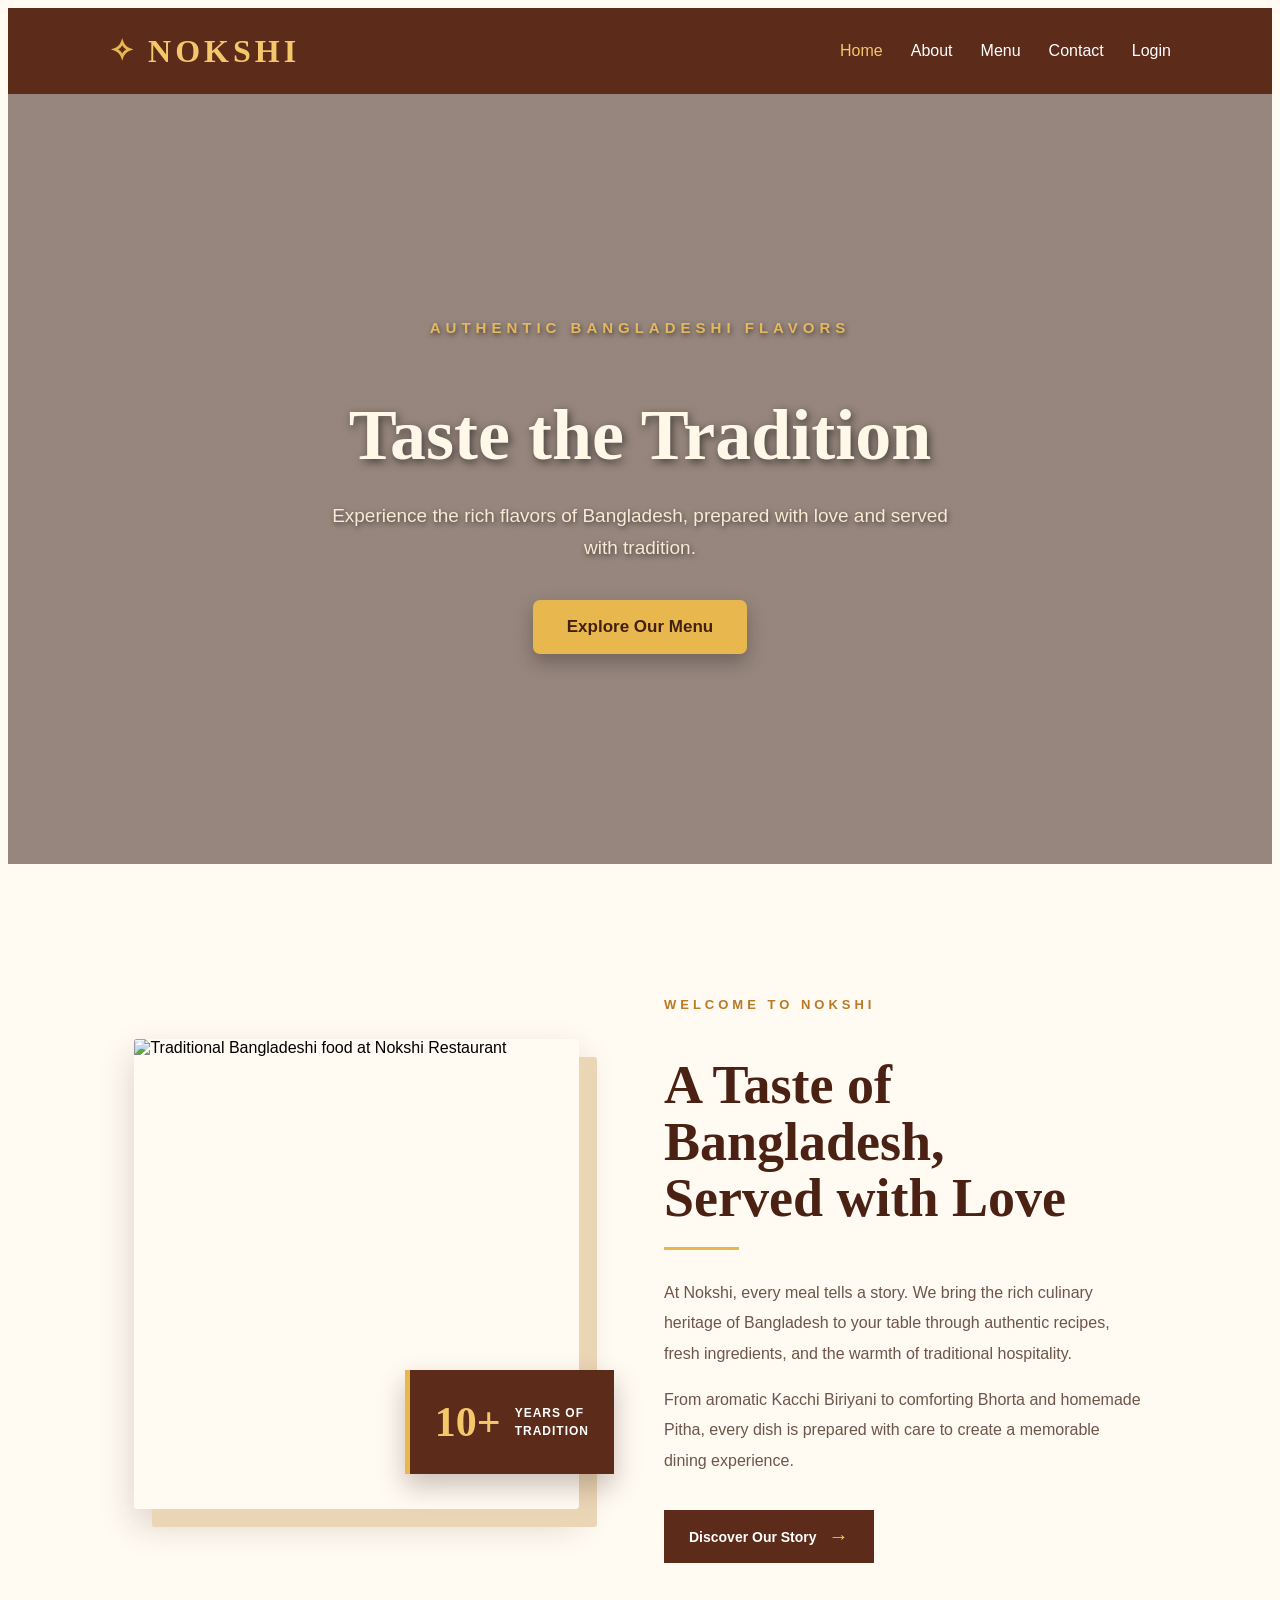
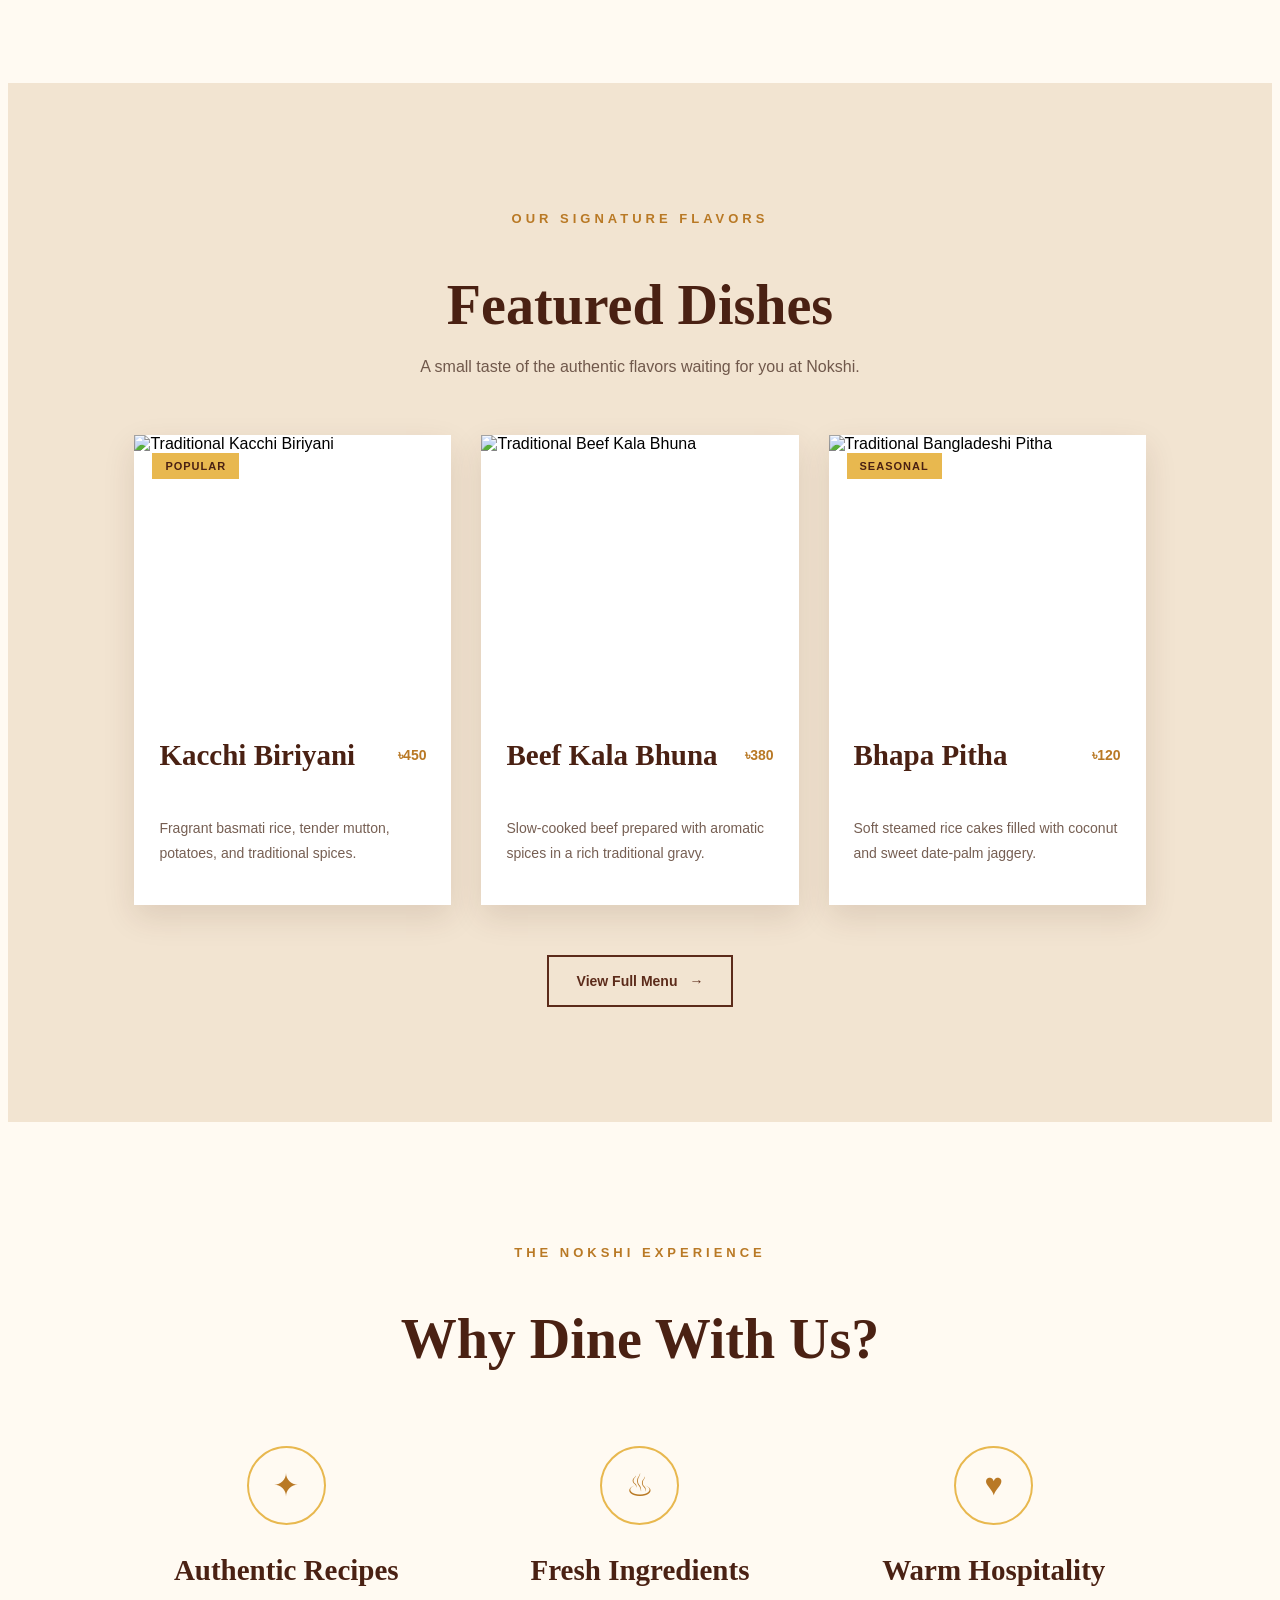
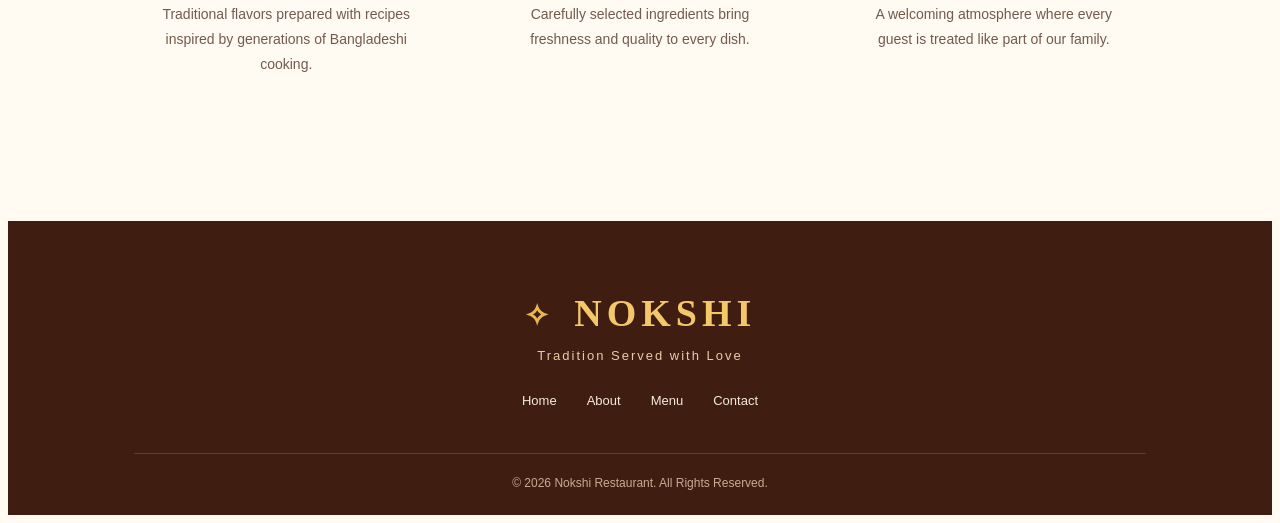
==== index.html @ b03581b5 "Add files via upload" ====
<!-- index.html -->

<!DOCTYPE html>

<html lang="en">

<head>
    <meta charset="UTF-8">

<meta name="viewport" content="width=device-width, initial-scale=1.0">

<title>Nokshi | Authentic Bangladeshi Restaurant</title>

<link rel="stylesheet" href="style.css">

</head>

<body>

<!-- Navigation Bar -->
<header>

    <nav>

        <a href="index.html" class="logo">

    <span class="logo-symbol">
        ✧
    </span>

    <span class="logo-text">
        NOKSHI
    </span>

</a>

        <!-- Navigation Links -->
        <ul>

            <li>
                <a href="index.html" class="active">Home</a>
            </li>

            <li>
                <a href="about.html">About</a>
            </li>

            <li>
                <a href="menu.html">Menu</a>
            </li>

            <li>
                <a href="contact.html">Contact</a>
            </li>

            <li>
                <a href="login.html">Login</a>
            </li>

        </ul>

    </nav>

</header>

<!-- Hero Section -->
<section class="hero">

    <div class="hero-content">

        <p class="hero-subtitle">
            AUTHENTIC BANGLADESHI FLAVORS
        </p>

        <h1>
            Taste the Tradition
        </h1>

        <p class="hero-description">
            Experience the rich flavors of Bangladesh,
            prepared with love and served with tradition.
        </p>

        <a href="menu.html" class="hero-button">
            Explore Our Menu
        </a>

    </div>

</section>
<!-- Welcome Section -->
<section class="welcome">

    <div class="welcome-image">

        <img
            src="images/restaurant.jpg"
            alt="Traditional Bangladeshi food at Nokshi Restaurant"
        >

        <div class="experience-box">

            <span>10+</span>

            <p>Years of<br>Tradition</p>

        </div>

    </div>


    <div class="welcome-content">

        <p class="section-subtitle">
            WELCOME TO NOKSHI
        </p>

        <h2>
            A Taste of Bangladesh,<br>
            Served with Love
        </h2>

        <div class="title-line"></div>

        <p class="welcome-description">
            At Nokshi, every meal tells a story. We bring the
            rich culinary heritage of Bangladesh to your table
            through authentic recipes, fresh ingredients, and
            the warmth of traditional hospitality.
        </p>

        <p class="welcome-description">
            From aromatic Kacchi Biriyani to comforting Bhorta
            and homemade Pitha, every dish is prepared with
            care to create a memorable dining experience.
        </p>

        <a href="about.html" class="welcome-button">
            Discover Our Story
            <span>→</span>
        </a>

    </div>

</section>
<!-- Featured Dishes Section -->
<section class="featured">

    <div class="featured-heading">

        <p class="section-subtitle">
            OUR SIGNATURE FLAVORS
        </p>

        <h2>
            Featured Dishes
        </h2>

        <p>
            A small taste of the authentic flavors waiting for you at Nokshi.
        </p>

    </div>


    <div class="food-cards">

        <!-- Dish 1 -->
        <div class="food-card">

            <div class="food-image">

                <img
                    src="images/kacchi.jpg"
                    alt="Traditional Kacchi Biriyani"
                >

                <span class="food-tag">
                    Popular
                </span>

            </div>

            <div class="food-info">

                <div class="food-title">

                    <h3>
                        Kacchi Biriyani
                    </h3>

                    <span>
                        ৳450
                    </span>

                </div>

                <p>
                    Fragrant basmati rice, tender mutton,
                    potatoes, and traditional spices.
                </p>

            </div>

        </div>


        <!-- Dish 2 -->
        <div class="food-card">

            <div class="food-image">

                <img
                    src="images/kala-bhuna.jpg"
                    alt="Traditional Beef Kala Bhuna"
                >

            </div>

            <div class="food-info">

                <div class="food-title">

                    <h3>
                        Beef Kala Bhuna
                    </h3>

                    <span>
                        ৳380
                    </span>

                </div>

                <p>
                    Slow-cooked beef prepared with aromatic
                    spices in a rich traditional gravy.
                </p>

            </div>

        </div>


        <!-- Dish 3 -->
        <div class="food-card">

            <div class="food-image">

                <img
                    src="images/pitha.jpg"
                    alt="Traditional Bangladeshi Pitha"
                >

                <span class="food-tag">
                    Seasonal
                </span>

            </div>

            <div class="food-info">

                <div class="food-title">

                    <h3>
                        Bhapa Pitha
                    </h3>

                    <span>
                        ৳120
                    </span>

                </div>

                <p>
                    Soft steamed rice cakes filled with
                    coconut and sweet date-palm jaggery.
                </p>

            </div>

        </div>

    </div>


    <a href="menu.html" class="view-menu-button">
        View Full Menu
        <span>→</span>
    </a>

</section>
<!-- Why Choose Us Section -->
<section class="why-us">

    <div class="why-us-heading">

        <p class="section-subtitle">
            THE NOKSHI EXPERIENCE
        </p>

        <h2>
            Why Dine With Us?
        </h2>

    </div>


    <div class="why-items">

        <div class="why-item">

            <div class="why-icon">
                ✦
            </div>

            <h3>
                Authentic Recipes
            </h3>

            <p>
                Traditional flavors prepared with recipes
                inspired by generations of Bangladeshi cooking.
            </p>

        </div>


        <div class="why-item">

            <div class="why-icon">
                ♨
            </div>

            <h3>
                Fresh Ingredients
            </h3>

            <p>
                Carefully selected ingredients bring
                freshness and quality to every dish.
            </p>

        </div>


        <div class="why-item">

            <div class="why-icon">
                ♥
            </div>

            <h3>
                Warm Hospitality
            </h3>

            <p>
                A welcoming atmosphere where every guest
                is treated like part of our family.
            </p>

        </div>

    </div>

</section>
<!-- Footer -->
<footer>

    <div class="footer-logo">

        <span class="footer-symbol">
            ✧
        </span>

        NOKSHI

    </div>

    <p>
        Tradition Served with Love
    </p>

    <div class="footer-links">

        <a href="index.html">
            Home
        </a>

        <a href="about.html">
            About
        </a>

        <a href="menu.html">
            Menu
        </a>

        <a href="contact.html">
            Contact
        </a>

    </div>

    <div class="footer-bottom">

        © 2026 Nokshi Restaurant.
        All Rights Reserved.

    </div>

</footer>

<script src="script.js"></script>

</body>

</html>
---- style.css ----
/* Remove the browser's default spacing */

{
margin: 0;
padding: 0;
box-sizing: border-box;
}
/* Style the whole webpage */
body {
font-family: Arial, sans-serif;
background-color: #fffaf2;
}
/* Style the top header */
header {
background-color: #5c2b1a;
padding: 18px 8%;
}
/* Arrange the logo and navigation links */
nav {
display: flex;
justify-content: space-between;
align-items: center;
}
/* Navbar Logo */
.logo {
    display: flex;

    align-items: center;

    gap: 10px;

    color: #f5c76b;

    font-family: "Cormorant Garamond", Georgia, serif;

    font-size: 32px;

    font-weight: 700;

    letter-spacing: 4px;

    text-decoration: none;
}


/* Nokshi decorative symbol */
.logo-symbol {
    color: #e8b84f;

    font-size: 30px;

    line-height: 1;
}


/* NOKSHI text */
.logo-text {
    line-height: 1;
}
/* Remove the bullet points and arrange links horizontally */
nav ul {
list-style: none;
display: flex;
gap: 28px;
}
/* Style the navigation links */
nav ul li a {
color: white;
text-decoration: none;
font-size: 16px;
transition: color 0.3s;
}
/* Change the link color when the mouse is over it */
nav ul li a:hover{
    color: #f5c76b;
}
/* Highlight the current page */
nav ul li a.active {
color: #f5c76b;
}
/* ================= HERO SECTION ================= */

.hero {
    min-height: 650px;

    display: flex;
    justify-content: center;
    align-items: center;

    text-align: center;

    padding: 60px 8%;

    background-image:
    linear-gradient(
        rgba(45, 18, 8, 0.50),
        rgba(45, 18, 8, 0.50)
    ),
    url("images/hero-bg.jpg");

    background-size: cover;

    background-position: center;

    background-repeat: no-repeat;
}


/* Hero text area */
.hero-content {
    max-width: 850px;

    /* No visible box behind the text */
    padding: 30px;

    background: transparent;
}


/* Small golden subtitle */
.hero-subtitle {
    color: #e6b75e;

    font-family: Arial, sans-serif;

    font-size: 15px;

    font-weight: 600;

    letter-spacing: 5px;

    text-transform: uppercase;

    margin-bottom: 25px;

    text-shadow: 1px 2px 5px rgba(0, 0, 0, 0.55);
}


/* Main heading */
.hero h1 {
    color: #fff8e8;

    font-family: Georgia, "Times New Roman", serif;

    font-size: 72px;

    font-weight: 600;

    line-height: 1.1;

    margin-bottom: 25px;

    text-shadow:
        2px 3px 8px rgba(0, 0, 0, 0.55);
}


/* Description */
.hero-description {
    color: #f8ead5;

    font-family: Arial, sans-serif;

    font-size: 19px;

    font-weight: 400;

    line-height: 1.7;

    max-width: 650px;

    margin: 0 auto 35px;

    text-shadow:
        1px 2px 5px rgba(0, 0, 0, 0.55);
}


/* Explore Menu button */
.hero-button {
    display: inline-block;

    background-color: #e8b84f;

    color: #43200f;

    text-decoration: none;

    font-family: Arial, sans-serif;

    font-size: 17px;

    font-weight: bold;

    padding: 17px 34px;

    border-radius: 7px;

    box-shadow:
        0 8px 18px rgba(0, 0, 0, 0.25);

    transition:
        background-color 0.3s,
        transform 0.3s,
        box-shadow 0.3s;
}


/* Button hover */
.hero-button:hover {
    background-color: #f5ca6d;

    transform: translateY(-4px);

    box-shadow:
        0 12px 23px rgba(0, 0, 0, 0.35);
}

/* ================= WELCOME SECTION ================= */

.welcome {
    display: flex;

    align-items: center;

    gap: 85px;

    padding: 120px 10%;

    background-color: #fffaf2;
}


/* Image side */
.welcome-image {
    position: relative;

    width: 48%;
}


/* Main image */
.welcome-image img {
    width: 100%;

    height: 470px;

    display: block;

    object-fit: cover;

    border-radius: 3px;

    box-shadow:
        18px 18px 0 #ead5b5,
        0 15px 35px rgba(60, 30, 15, 0.18);
}


/* Years of tradition box */
.experience-box {
    position: absolute;

    right: -35px;

    bottom: 35px;

    display: flex;

    align-items: center;

    gap: 14px;

    padding: 22px 25px;

    background-color: #5c2b1a;

    color: white;

    border-left: 5px solid #e8b84f;

    box-shadow:
        0 12px 25px rgba(50, 20, 10, 0.25);
}


/* 10+ */
.experience-box span {
    color: #f5c76b;

    font-family: "Cormorant Garamond", Georgia, serif;

    font-size: 42px;

    font-weight: 700;

    line-height: 1;
}


/* Years of Tradition */
.experience-box p {
    color: white;

    font-family: "Montserrat", Arial, sans-serif;

    font-size: 12px;

    font-weight: 600;

    line-height: 1.5;

    text-transform: uppercase;

    letter-spacing: 1px;
}


/* Text side */
.welcome-content {
    width: 52%;
}


/* Small gold title */
.section-subtitle {
    color: #b97925;

    font-family: "Montserrat", Arial, sans-serif;

    font-size: 13px;

    font-weight: 700;

    letter-spacing: 4px;

    margin-bottom: 18px;
}


/* Main heading */
.welcome-content h2 {
    color: #4a2113;

    font-family: "Cormorant Garamond", Georgia, serif;

    font-size: 54px;

    font-weight: 600;

    line-height: 1.05;

    margin-bottom: 20px;
}


/* Small decorative line */
.title-line {
    width: 75px;

    height: 3px;

    background-color: #e8b84f;

    margin-bottom: 28px;
}


/* Description */
.welcome-description {
    color: #6d5549;

    font-family: "Montserrat", Arial, sans-serif;

    font-size: 16px;

    line-height: 1.9;

    margin-bottom: 16px;
}


/* Story button */
.welcome-button {
    display: inline-flex;

    align-items: center;

    gap: 12px;

    margin-top: 18px;

    padding: 15px 25px;

    background-color: #5c2b1a;

    color: white;

    font-family: "Montserrat", Arial, sans-serif;

    font-size: 14px;

    font-weight: 600;

    text-decoration: none;

    transition: 0.3s;
}


/* Arrow */
.welcome-button span {
    color: #f5c76b;

    font-size: 20px;

    transition: 0.3s;
}


/* Hover */
.welcome-button:hover {
    background-color: #8a4728;

    transform: translateY(-3px);
}


.welcome-button:hover span {
    transform: translateX(5px);
}
/* ================= FEATURED DISHES ================= */

.featured {
    padding: 115px 10%;

    background-color: #f2e4d1;

    text-align: center;
}


/* Section heading */
.featured-heading {
    max-width: 650px;

    margin: 0 auto 55px;
}


.featured-heading h2 {
    color: #4a2113;

    font-family: "Cormorant Garamond", Georgia, serif;

    font-size: 56px;

    font-weight: 600;

    margin-bottom: 15px;
}


.featured-heading > p:last-child {
    color: #70584b;

    font-family: "Montserrat", Arial, sans-serif;

    font-size: 16px;

    line-height: 1.7;
}


/* Three cards */
.food-cards {
    display: grid;

    grid-template-columns:
        repeat(3, 1fr);

    gap: 30px;

    text-align: left;
}


/* Individual card */
.food-card {
    overflow: hidden;

    background-color: white;

    box-shadow:
        0 12px 30px rgba(70, 35, 18, 0.12);

    transition: 0.35s;
}


.food-card:hover {
    transform: translateY(-10px);

    box-shadow:
        0 20px 40px rgba(70, 35, 18, 0.2);
}


/* Food image */
.food-image {
    position: relative;

    height: 250px;

    overflow: hidden;
}


.food-image img {
    width: 100%;

    height: 100%;

    display: block;

    object-fit: cover;

    transition: 0.5s;
}


.food-card:hover .food-image img {
    transform: scale(1.08);
}


/* Food label */
.food-tag {
    position: absolute;

    top: 18px;

    left: 18px;

    padding: 7px 13px;

    background-color: #e8b84f;

    color: #4a2113;

    font-family: "Montserrat", Arial, sans-serif;

    font-size: 11px;

    font-weight: 700;

    text-transform: uppercase;

    letter-spacing: 1px;
}


/* Card text */
.food-info {
    padding: 25px;
}


/* Dish name and price */
.food-title {
    display: flex;

    justify-content: space-between;

    align-items: center;

    gap: 15px;

    margin-bottom: 15px;
}


.food-title h3 {
    color: #4a2113;

    font-family: "Cormorant Garamond", Georgia, serif;

    font-size: 29px;

    font-weight: 700;
}


.food-title span {
    color: #b97925;

    font-family: "Montserrat", Arial, sans-serif;

    font-size: 14px;

    font-weight: 700;
}


.food-info p {
    color: #765f53;

    font-family: "Montserrat", Arial, sans-serif;

    font-size: 14px;

    line-height: 1.8;
}


/* Full menu button */
.view-menu-button {
    display: inline-flex;

    align-items: center;

    gap: 12px;

    margin-top: 50px;

    padding: 16px 28px;

    border: 2px solid #5c2b1a;

    color: #5c2b1a;

    font-family: "Montserrat", Arial, sans-serif;

    font-size: 14px;

    font-weight: 700;

    text-decoration: none;

    transition: 0.3s;
}


.view-menu-button:hover {
    background-color: #5c2b1a;

    color: white;
}
/* ================= WHY CHOOSE US ================= */

.why-us {
    padding: 110px 10%;

    background-color: #fffaf2;

    text-align: center;
}


.why-us-heading {
    margin-bottom: 55px;
}


.why-us-heading h2 {
    color: #4a2113;

    font-family:
        "Cormorant Garamond",
        Georgia,
        serif;

    font-size: 56px;

    font-weight: 600;
}


/* Three reasons */
.why-items {
    display: grid;

    grid-template-columns:
        repeat(3, 1fr);

    gap: 50px;
}


.why-item {
    padding: 20px;
}


/* Gold icon */
.why-icon {
    width: 75px;

    height: 75px;

    display: flex;

    justify-content: center;

    align-items: center;

    margin: 0 auto 25px;

    border: 2px solid #e8b84f;

    border-radius: 50%;

    color: #b97925;

    font-size: 31px;
}


.why-item h3 {
    color: #4a2113;

    font-family:
        "Cormorant Garamond",
        Georgia,
        serif;

    font-size: 29px;

    margin-bottom: 15px;
}


.why-item p {
    color: #725b4e;

    font-family:
        "Montserrat",
        Arial,
        sans-serif;

    font-size: 14px;

    line-height: 1.8;
}
/* ================= FOOTER ================= */

footer {
    padding: 70px 10% 25px;

    background-color: #3f1d11;

    color: white;

    text-align: center;
}


.footer-logo {
    color: #f5c76b;

    font-family:
        "Cormorant Garamond",
        Georgia,
        serif;

    font-size: 38px;

    font-weight: 700;

    letter-spacing: 5px;

    margin-bottom: 12px;
}


.footer-symbol {
    color: #e8b84f;

    font-size: 30px;

    margin-right: 8px;
}


footer > p {
    color: #e7cda7;

    font-family:
        "Montserrat",
        Arial,
        sans-serif;

    font-size: 13px;

    letter-spacing: 2px;

    margin-bottom: 30px;
}


.footer-links {
    display: flex;

    justify-content: center;

    gap: 30px;

    margin-bottom: 45px;
}


.footer-links a {
    color: #f5eadc;

    font-family:
        "Montserrat",
        Arial,
        sans-serif;

    font-size: 13px;

    text-decoration: none;

    transition: 0.3s;
}


.footer-links a:hover {
    color: #e8b84f;
}


.footer-bottom {
    padding-top: 22px;

    border-top:
        1px solid rgba(255, 255, 255, 0.15);

    color: #c8ab94;

    font-family:
        "Montserrat",
        Arial,
        sans-serif;

    font-size: 12px;
}
/* ================= RESPONSIVE DESIGN ================= */

@media (max-width: 900px) {

    nav ul {
        gap: 15px;
    }


    .logo {
        font-size: 23px;
    }


    .hero h1 {
        font-size: 58px;
    }


    .welcome {
        flex-direction: column;

        gap: 65px;
    }


    .welcome-image,
    .welcome-content {
        width: 100%;
    }


    .food-cards {
        grid-template-columns:
            repeat(2, 1fr);
    }


    .why-items {
        grid-template-columns:
            1fr;
    }

}


@media (max-width: 650px) {

    header {
        padding: 16px 5%;
    }


    nav {
        flex-direction: column;

        gap: 18px;
    }


    nav ul {
        flex-wrap: wrap;

        justify-content: center;

        gap: 12px 20px;
    }


    nav ul li a {
        font-size: 14px;
    }


    .hero {
        min-height: 600px;
    }


    .hero h1 {
        font-size: 48px;
    }


    .hero-description {
        font-size: 16px;
    }


    .hero-subtitle {
        font-size: 11px;

        letter-spacing: 3px;
    }


    .welcome {
        padding: 80px 7%;
    }


    .welcome-image img {
        height: 350px;
    }


    .experience-box {
        right: 10px;

        bottom: 20px;

        padding: 17px;
    }


    .welcome-content h2,
    .featured-heading h2,
    .why-us-heading h2 {
        font-size: 43px;
    }


    .featured,
    .why-us {
        padding: 80px 7%;
    }


    .food-cards {
        grid-template-columns:
            1fr;
    }


    .footer-links {
        flex-wrap: wrap;
    }

}
/* Show the complete hero image on mobile */
@media (max-width: 650px) {

    .hero {
        min-height: 600px;

        background-size: contain;

        background-position: center;

        background-repeat: no-repeat;

        background-color: #4a2113;
    }

}
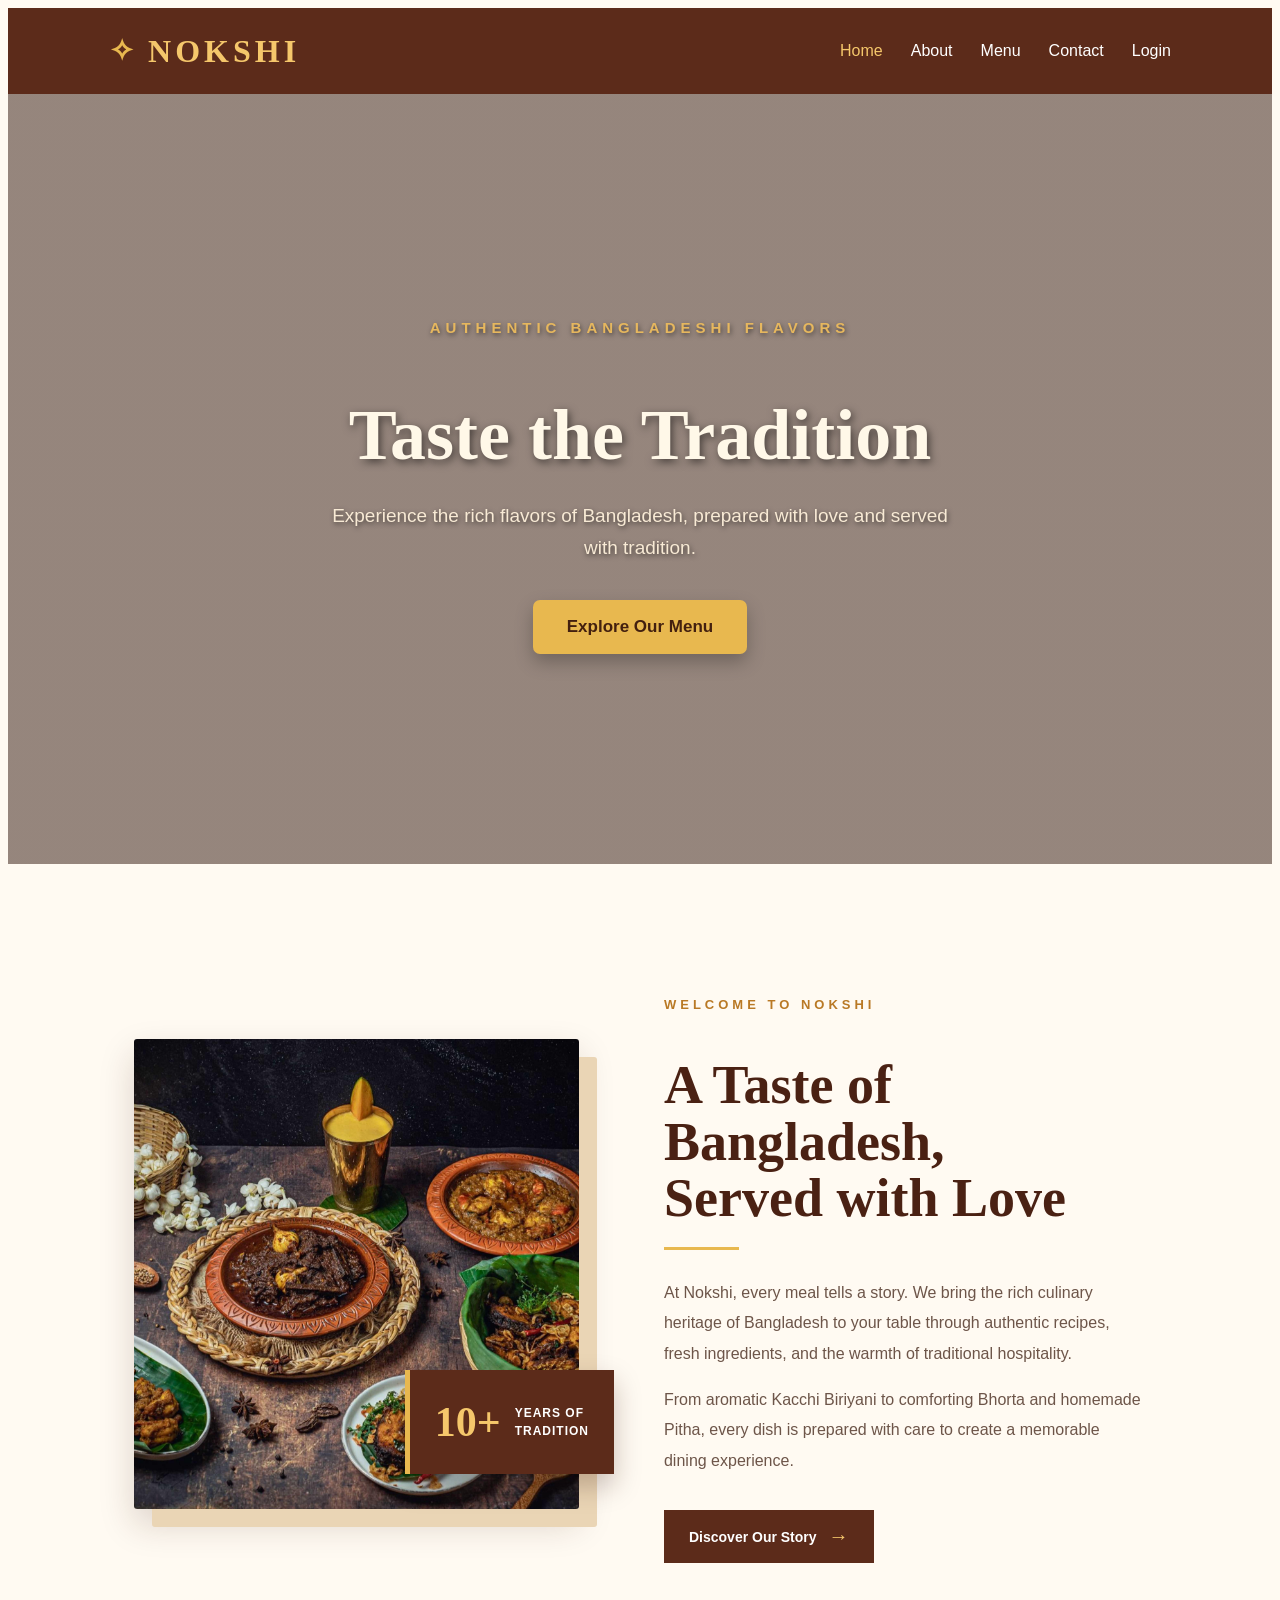
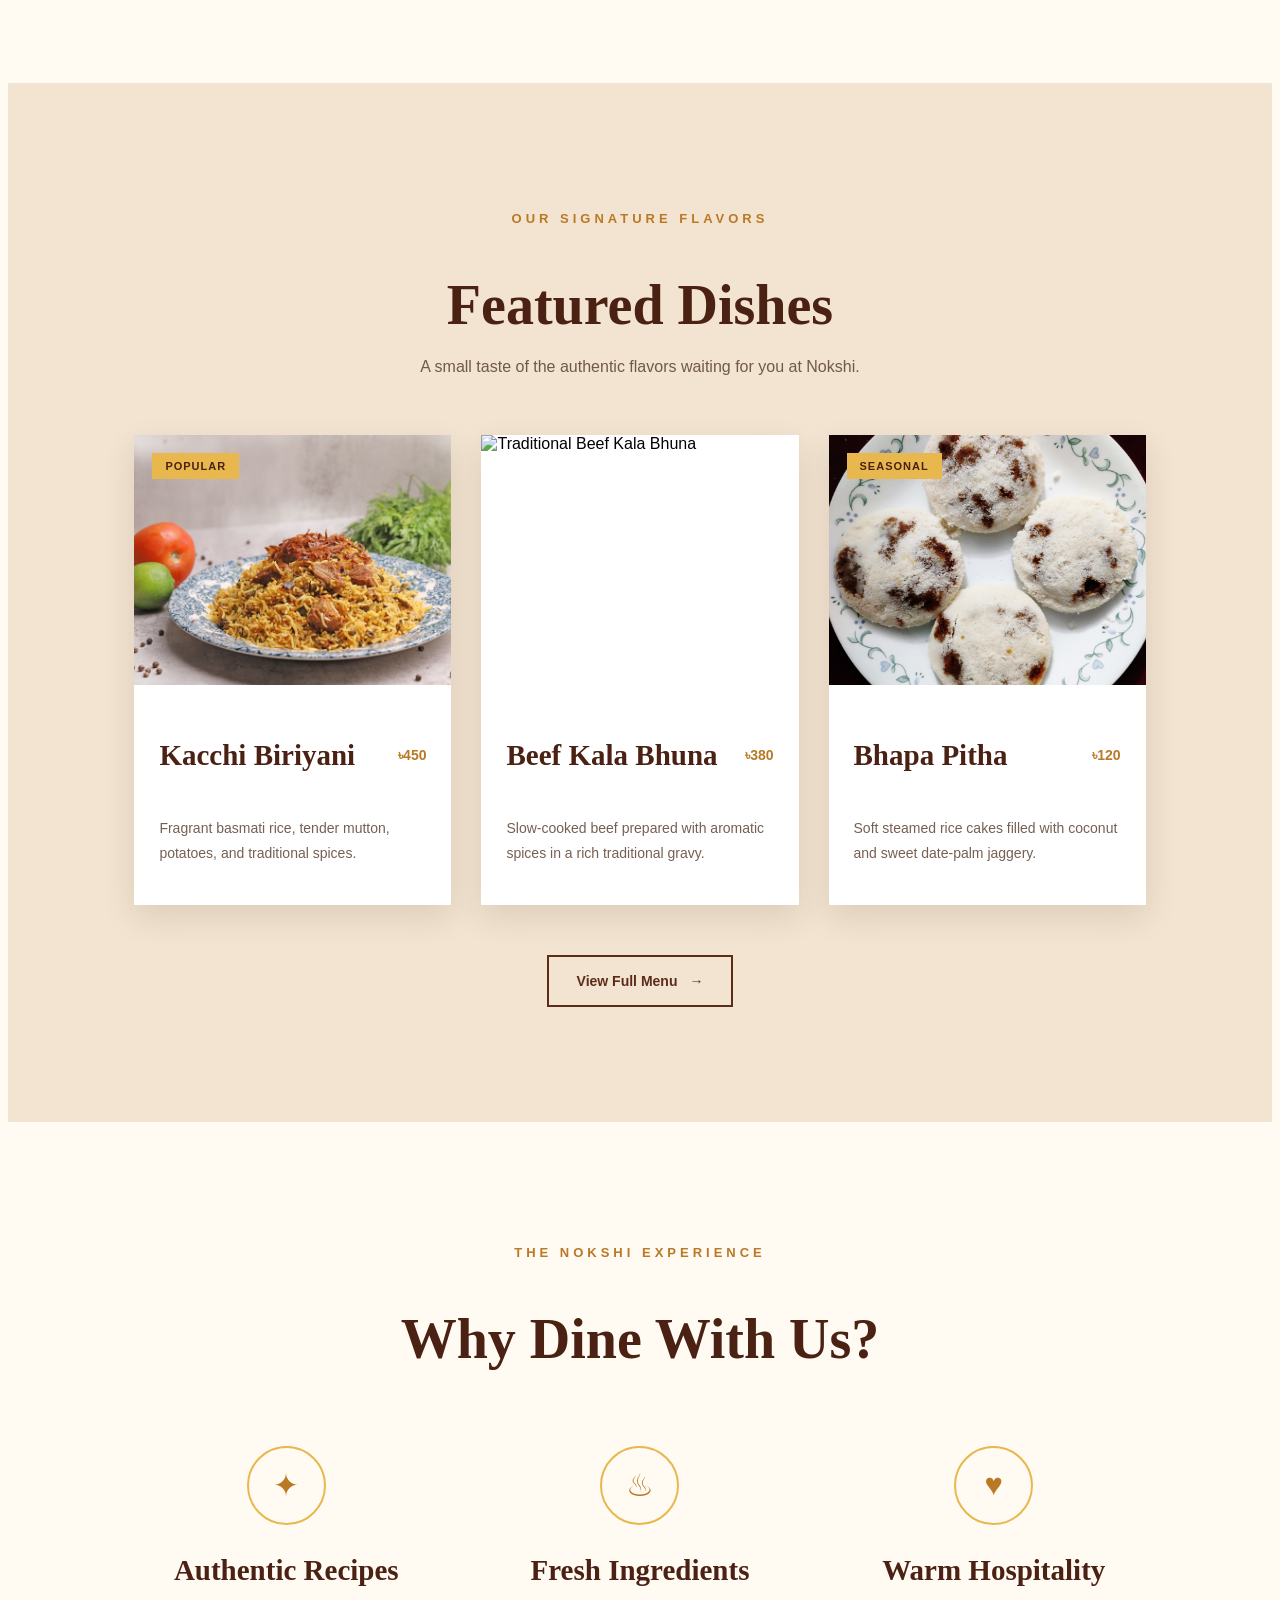
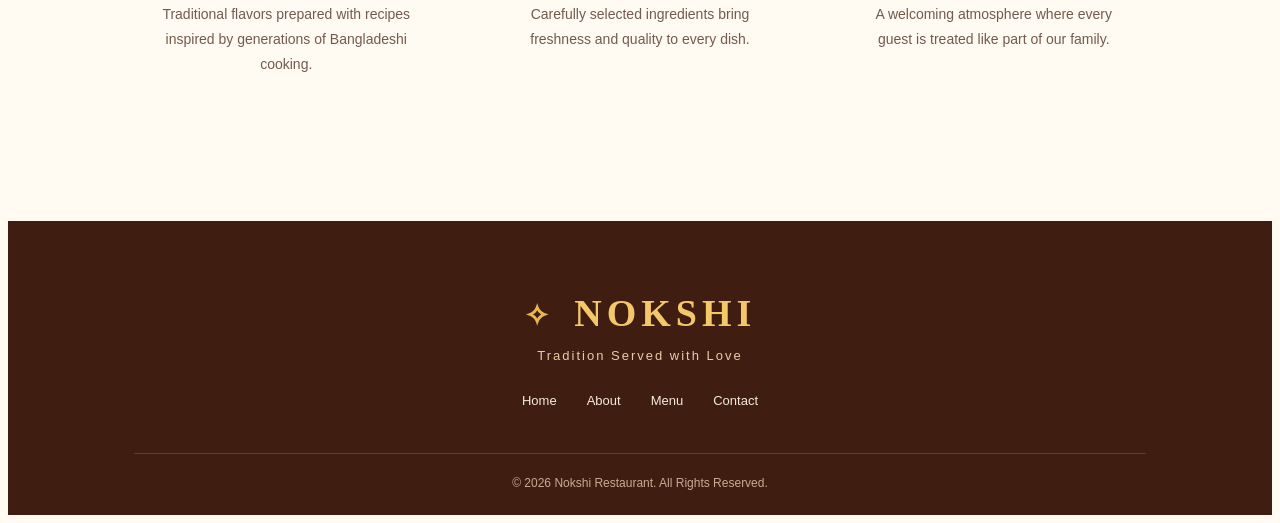
==== commit 9f07cc64: "Update index.html" ====
--- a/index.html
+++ b/index.html
@@ -94,7 +94,7 @@
     <div class="welcome-image">
 
         <img
-            src="images/restaurant.jpg"
+            src="restaurant.jpg"
             alt="Traditional Bangladeshi food at Nokshi Restaurant"
         >
 
@@ -171,7 +171,7 @@
             <div class="food-image">
 
                 <img
-                    src="images/kacchi.jpg"
+                    src="kacchi.jpg"
                     alt="Traditional Kacchi Biriyani"
                 >
 
@@ -211,7 +211,7 @@
             <div class="food-image">
 
                 <img
-                    src="images/kala-bhuna.jpg"
+                    src="kala-bhuna.jpg"
                     alt="Traditional Beef Kala Bhuna"
                 >
 
@@ -247,7 +247,7 @@
             <div class="food-image">
 
                 <img
-                    src="images/pitha.jpg"
+                    src="pitha.jpg"
                     alt="Traditional Bangladeshi Pitha"
                 >
 
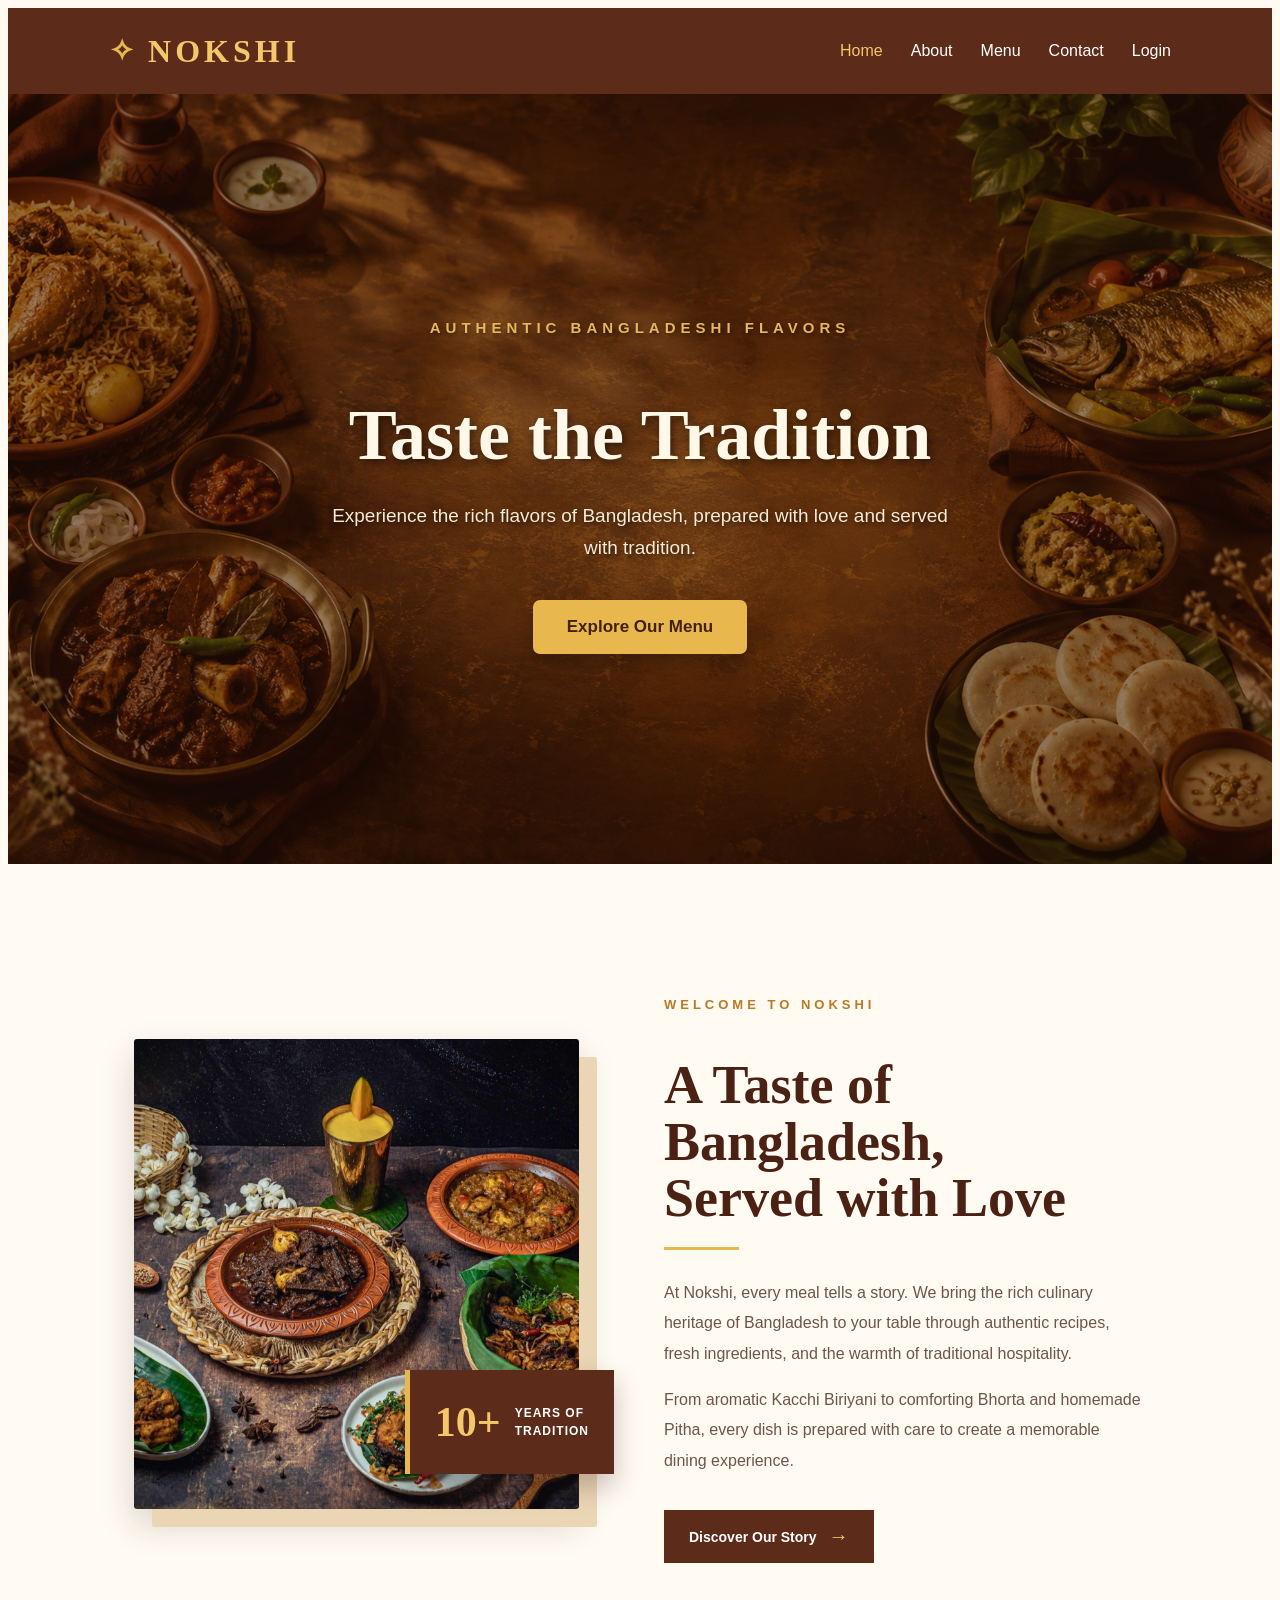
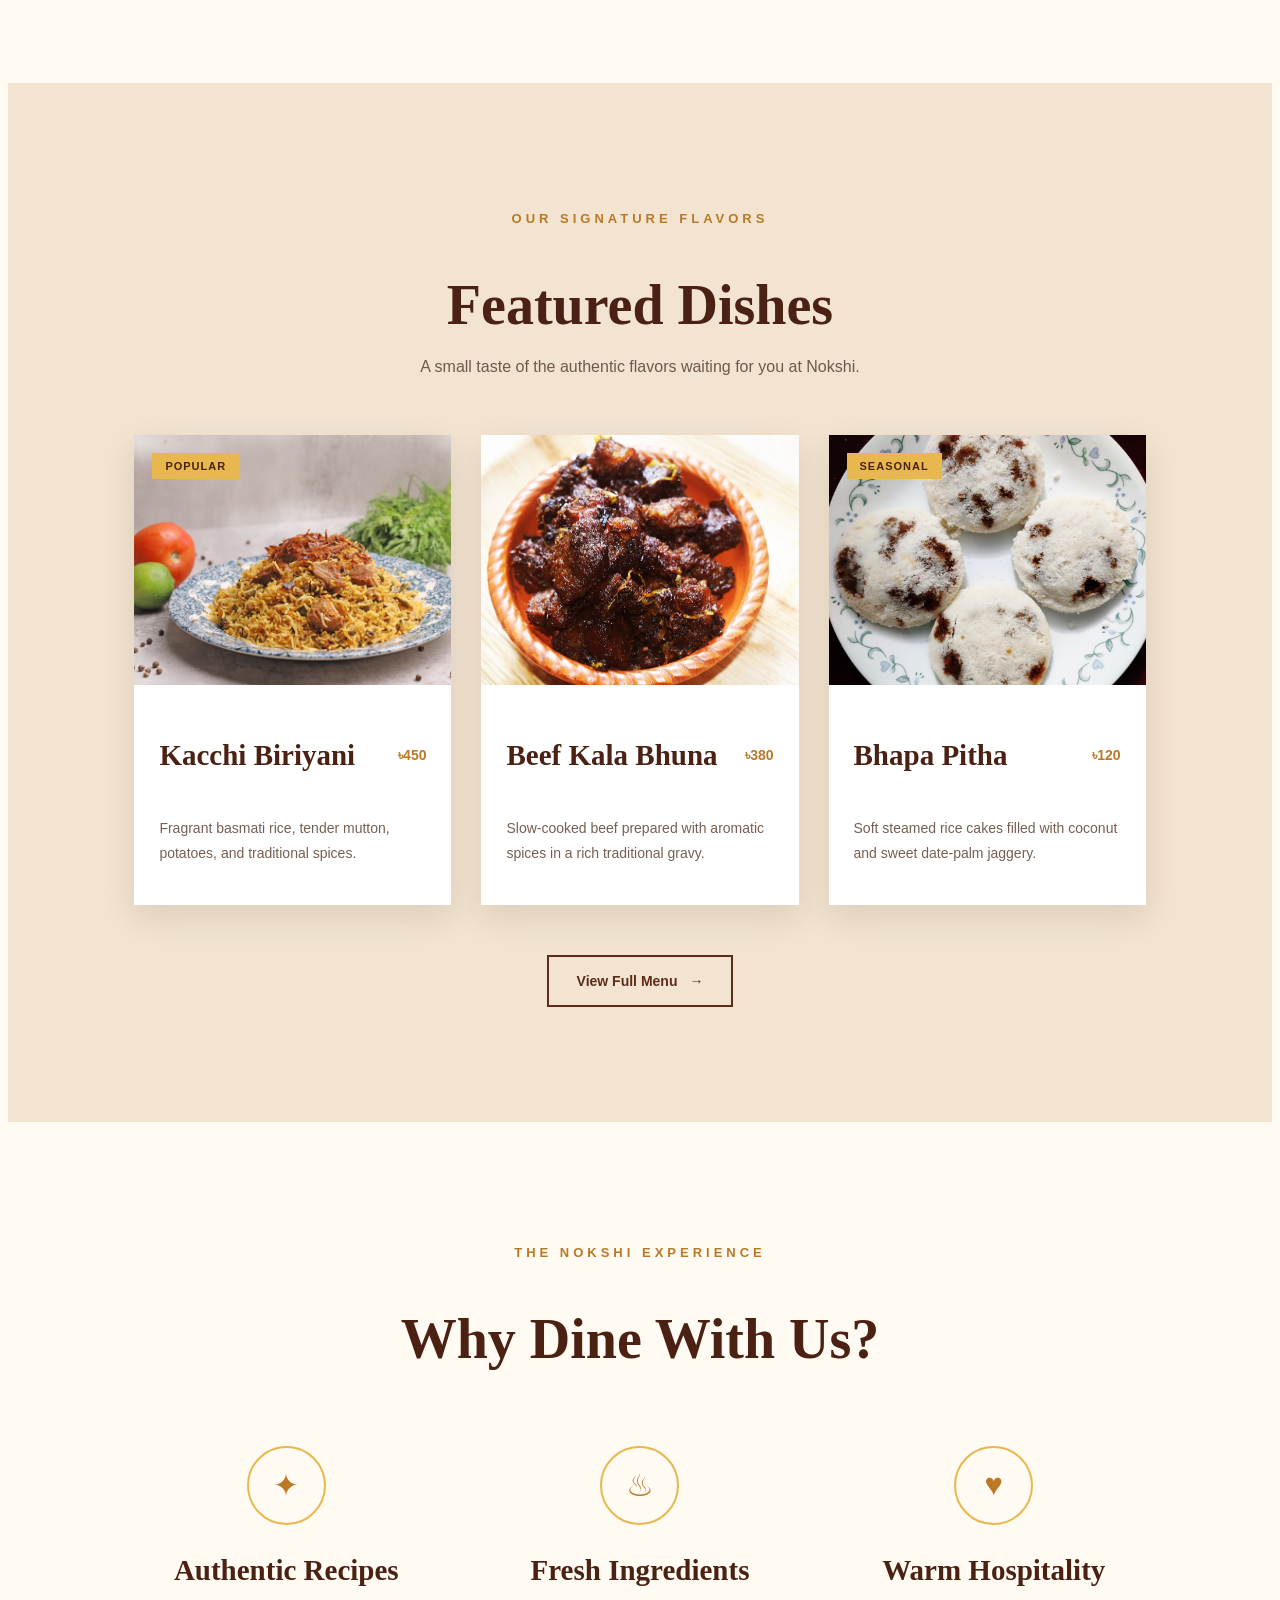
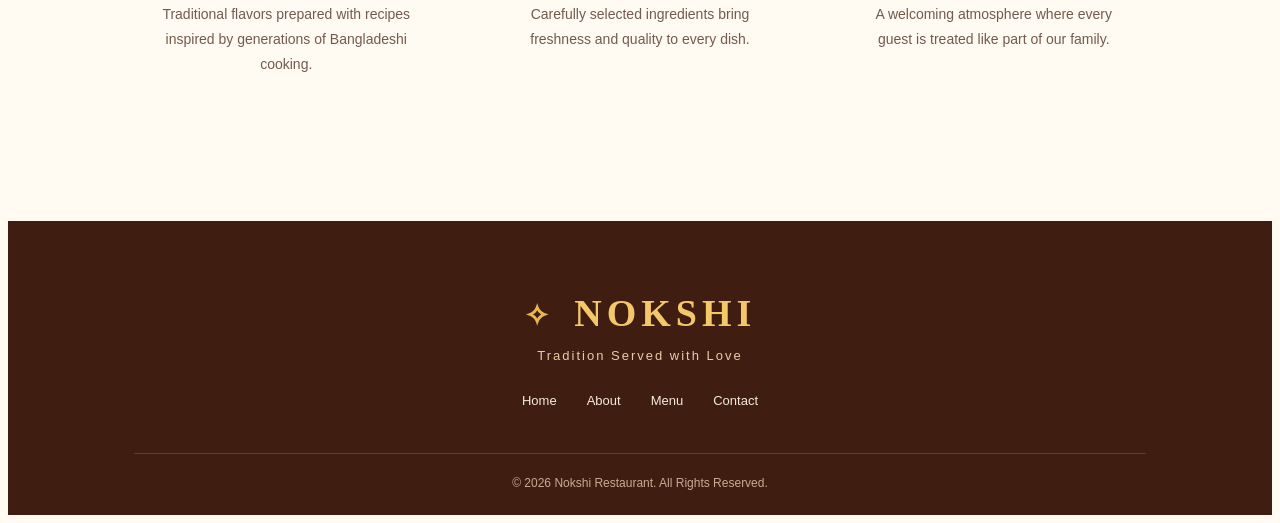
==== commit 670dacf2: "Update index.html" ====
--- a/index.html
+++ b/index.html
@@ -211,7 +211,7 @@
             <div class="food-image">
 
                 <img
-                    src="kala-bhuna.jpg"
+                    src="Kala-bhuna.jpg"
                     alt="Traditional Beef Kala Bhuna"
                 >
 
--- a/style.css
+++ b/style.css
@@ -97,7 +97,7 @@
         rgba(45, 18, 8, 0.50),
         rgba(45, 18, 8, 0.50)
     ),
-    url("images/hero-bg.jpg");
+    url("hero-bg.jpg");
 
     background-size: cover;
 
@@ -1001,4 +1001,4 @@
         background-color: #4a2113;
     }
 
-}+}
